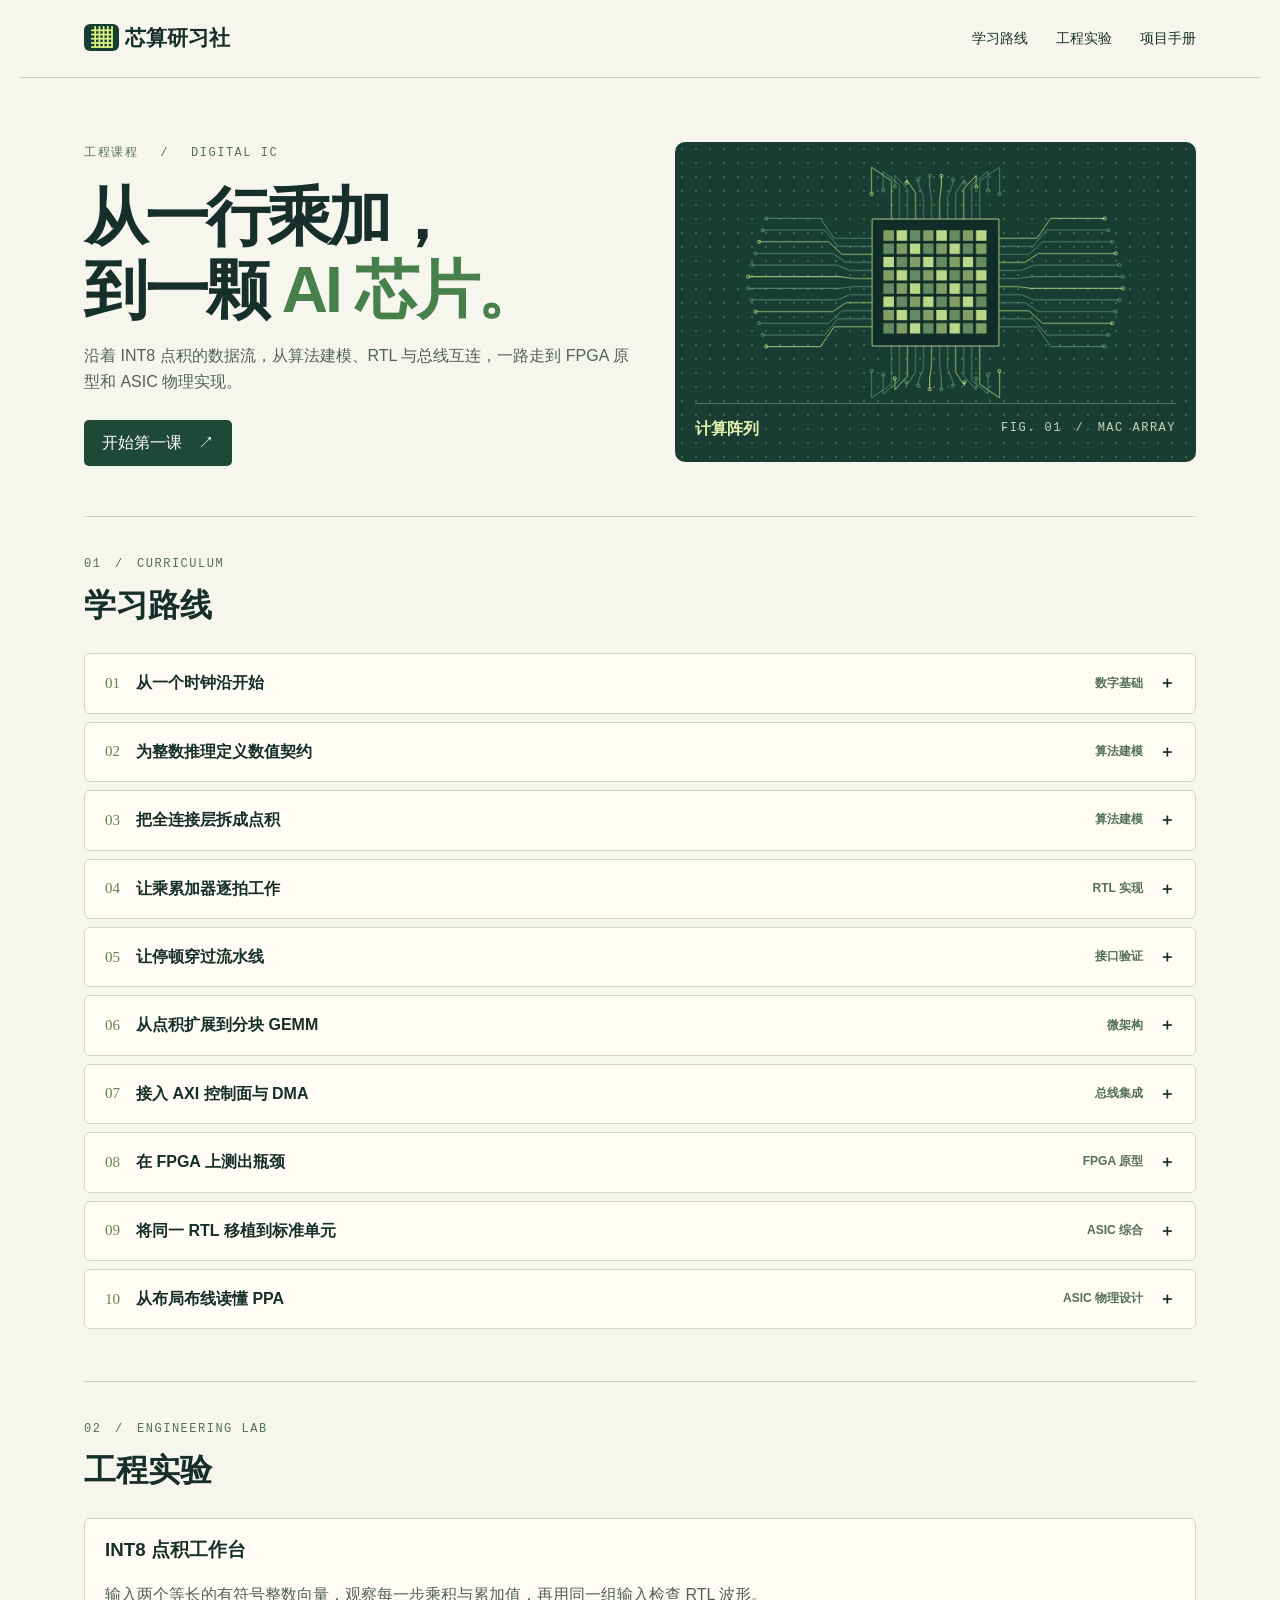
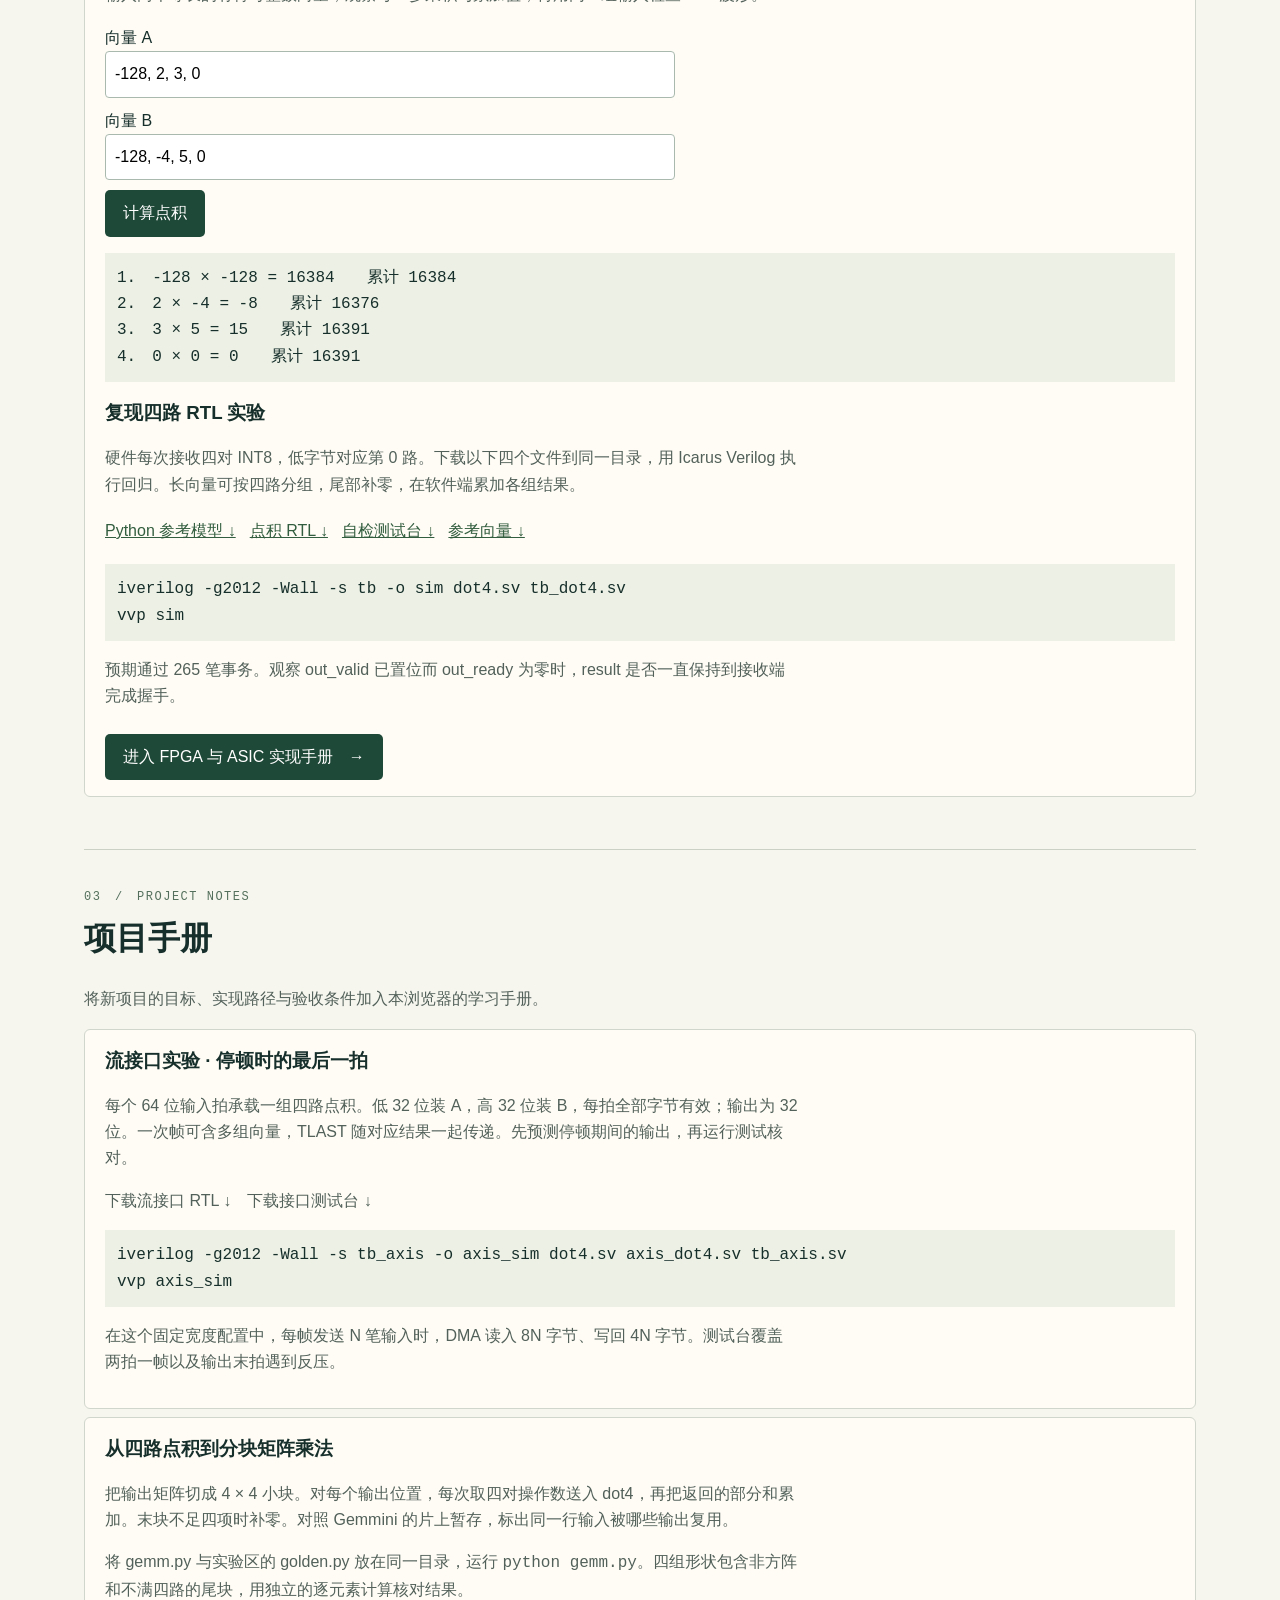
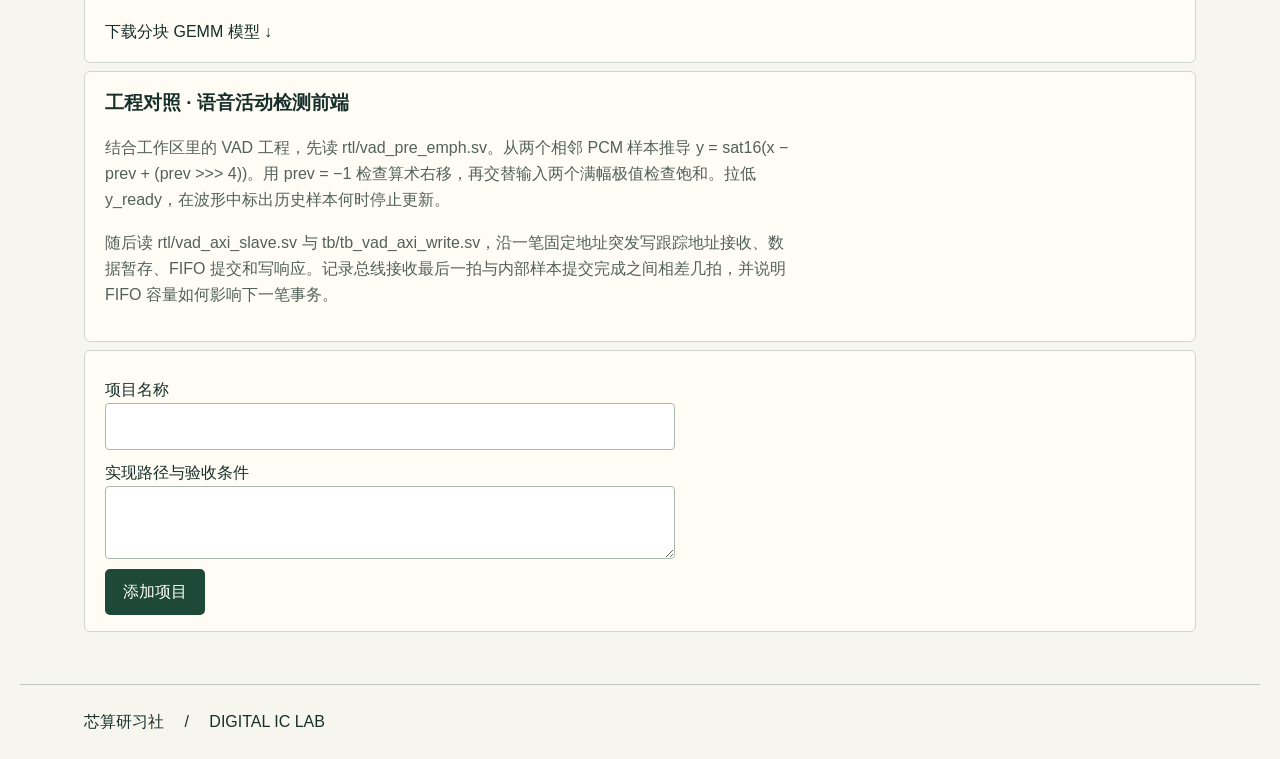
==== index.html @ 7bc90364 "Add digital IC and AI accelerator learning site" ====
<!doctype html><html lang="zh-CN"><meta charset="utf-8"><meta name="viewport" content="width=device-width,initial-scale=1"><title>芯算研习社 · AI 加速器工程课程</title><link rel="stylesheet" href="style.css"><header><a class="brand" href="#"><b>▦</b> 芯算研习社</a><nav><a href="#road">学习路线</a><a href="#lab">工程实验</a><a href="#projects">项目手册</a></nav></header><main><section class="hero"><div><small>工程课程　 /　 DIGITAL IC</small><h1>从一行乘加，<br>到一颗<span> AI 芯片。</span></h1><p>沿着 INT8 点积的数据流，从算法建模、RTL 与总线互连，一路走到 FPGA 原型和 ASIC 物理实现。</p><a class="cta" href="#lesson-1">开始第一课　↗</a></div><figure><canvas id="chip" width="600" height="300" aria-label="运算阵列及输入输出布线示意"></canvas><figcaption><strong>计算阵列</strong> <i>FIG. 01　/　MAC ARRAY</i></figcaption></figure></section><section id="road"><small>01　/　CURRICULUM</small><h2>学习路线</h2><div id="list"></div></section><section id="lab"><small>02　/　ENGINEERING LAB</small><h2>工程实验</h2><article><h3>INT8 点积工作台</h3><p>输入两个等长的有符号整数向量，观察每一步乘积与累加值，再用同一组输入检查 RTL 波形。</p><label>向量 A<input id="a" value="-128, 2, 3, 0"></label><label>向量 B<input id="b" value="-128, -4, 5, 0"></label><button id="run">计算点积</button><pre id="trace" aria-live="polite"></pre><h3>复现四路 RTL 实验</h3><p>硬件每次接收四对 INT8，低字节对应第 0 路。下载以下四个文件到同一目录，用 Icarus Verilog 执行回归。长向量可按四路分组，尾部补零，在软件端累加各组结果。</p><div id="downloads"><a download href="labs/golden.py">Python 参考模型 ↓</a><a download href="labs/dot4.sv">点积 RTL ↓</a><a download href="labs/tb_dot4.sv">自检测试台 ↓</a><a download href="labs/vectors.hex">参考向量 ↓</a></div><pre>iverilog -g2012 -Wall -s tb -o sim dot4.sv tb_dot4.sv
vvp sim</pre><p>预期通过 265 笔事务。观察 out_valid 已置位而 out_ready 为零时，result 是否一直保持到接收端完成握手。</p><a class="cta" href="flow/guide.html">进入 FPGA 与 ASIC 实现手册　→</a></article></section><section id="projects"><small>03　/　PROJECT NOTES</small><h2>项目手册</h2><p>将新项目的目标、实现路径与验收条件加入本浏览器的学习手册。</p><article><h3>流接口实验 · 停顿时的最后一拍</h3><p>每个 64 位输入拍承载一组四路点积。低 32 位装 A，高 32 位装 B，每拍全部字节有效；输出为 32 位。一次帧可含多组向量，TLAST 随对应结果一起传递。先预测停顿期间的输出，再运行测试核对。</p><p><a download href="labs/axis_dot4.sv">下载流接口 RTL ↓</a>　<a download href="labs/tb_axis.sv">下载接口测试台 ↓</a></p><pre>iverilog -g2012 -Wall -s tb_axis -o axis_sim dot4.sv axis_dot4.sv tb_axis.sv
vvp axis_sim</pre><p>在这个固定宽度配置中，每帧发送 N 笔输入时，DMA 读入 8N 字节、写回 4N 字节。测试台覆盖两拍一帧以及输出末拍遇到反压。</p></article><article><h3>从四路点积到分块矩阵乘法</h3><p>把输出矩阵切成 4 × 4 小块。对每个输出位置，每次取四对操作数送入 dot4，再把返回的部分和累加。末块不足四项时补零。对照 Gemmini 的片上暂存，标出同一行输入被哪些输出复用。</p><p>将 gemm.py 与实验区的 golden.py 放在同一目录，运行 <code>python gemm.py</code>。四组形状包含非方阵和不满四路的尾块，用独立的逐元素计算核对结果。</p><a download href="labs/gemm.py">下载分块 GEMM 模型 ↓</a></article><article><h3>工程对照 · 语音活动检测前端</h3><p>结合工作区里的 VAD 工程，先读 rtl/vad_pre_emph.sv。从两个相邻 PCM 样本推导 y = sat16(x − prev + (prev &gt;&gt;&gt; 4))。用 prev = −1 检查算术右移，再交替输入两个满幅极值检查饱和。拉低 y_ready，在波形中标出历史样本何时停止更新。</p><p>随后读 rtl/vad_axi_slave.sv 与 tb/tb_vad_axi_write.sv，沿一笔固定地址突发写跟踪地址接收、数据暂存、FIFO 提交和写响应。记录总线接收最后一拍与内部样本提交完成之间相差几拍，并说明 FIFO 容量如何影响下一笔事务。</p></article><form id="form"><label>项目名称<input name="name" required maxlength="100"></label><label>实现路径与验收条件<textarea name="notes" required maxlength="4000"></textarea></label><button>添加项目</button></form><div id="notes"></div></section></main><footer>芯算研习社　 /　 DIGITAL IC LAB</footer><script src="curriculum.js"></script><script src="app.js"></script></html>
---- style.css ----
*{box-sizing:border-box}html{scroll-behavior:smooth;scroll-padding-top:24px}body{margin:0;background:#f6f6ef;color:#172f2b;font:16px/1.65 "Microsoft YaHei",sans-serif}header,main,footer{max-width:1240px;margin:auto;padding:0 5%}header{display:flex;align-items:center;justify-content:space-between;height:78px;border-bottom:1px solid #cbd2c5}.brand{font-size:21px;font-weight:bold}.brand b{background:#163e31;color:#def582;padding:2px 7px;border-radius:6px}a{color:inherit;text-decoration:none}nav{display:flex;gap:28px;font-size:14px}a:hover{color:#547020}.hero{display:grid;grid-template-columns:1.05fr 1fr;align-items:center;gap:4%;padding:60px 0 50px}small,i{font:12px/1.6 Consolas,monospace;letter-spacing:1.5px;color:#54705c}h1{font-size:clamp(40px,5vw,72px);line-height:1.13;letter-spacing:-3px;margin:17px 0}h1 span{color:#47804b}p{color:#52615a;max-width:78ch}.cta,button{display:inline-block;background:#1e4837;color:white;border:0;border-radius:5px;padding:10px 18px;font:inherit;cursor:pointer}.cta{margin-top:8px}figure{margin:0;padding:20px;background-color:#193d33;background-image:radial-gradient(#436252 1px,transparent 1px);background-size:14px 14px;color:#e3f3ae;border-radius:10px}canvas{width:100%;display:block}figcaption{display:flex;justify-content:space-between;align-items:center;border-top:1px solid #577162;padding-top:12px}figcaption i{color:#c3d3b9}main>section+section{border-top:1px solid #cbd2c5;padding:32px 0 44px}h2{margin:3px 0 22px;font-size:32px}h3{margin:0}details,article,form,#notes p{background:#fffcf5;border:1px solid #d0d6cb;border-radius:6px;padding:16px 20px;margin:8px 0}summary{cursor:pointer;display:flex;align-items:center;gap:16px;font-weight:bold}summary em{font:15px Consolas;color:#68834d}summary span{margin-left:auto;font-size:12px;color:#54705c}summary:after{content:'＋'}details[open] summary:after{content:'−'}details a,#downloads a{text-decoration:underline;color:#325d3e}label{display:block;margin:10px 0}input,textarea{display:block;background:white;border:1px solid #aab9ae;border-radius:4px;padding:9px;width:min(100%,570px);font:inherit}pre{white-space:pre-wrap;background:#edf1e5;padding:12px}footer{padding-block:24px;border-top:1px solid #bdc9bc}#downloads a{display:inline-block;margin:4px 14px 4px 0}@media(max-width:720px){header{height:auto;flex-wrap:wrap;padding-block:12px;gap:8px}nav{gap:14px}.hero{grid-template-columns:1fr;padding:32px 0;gap:24px}figure{max-width:500px}summary{gap:8px}summary span{display:none}}
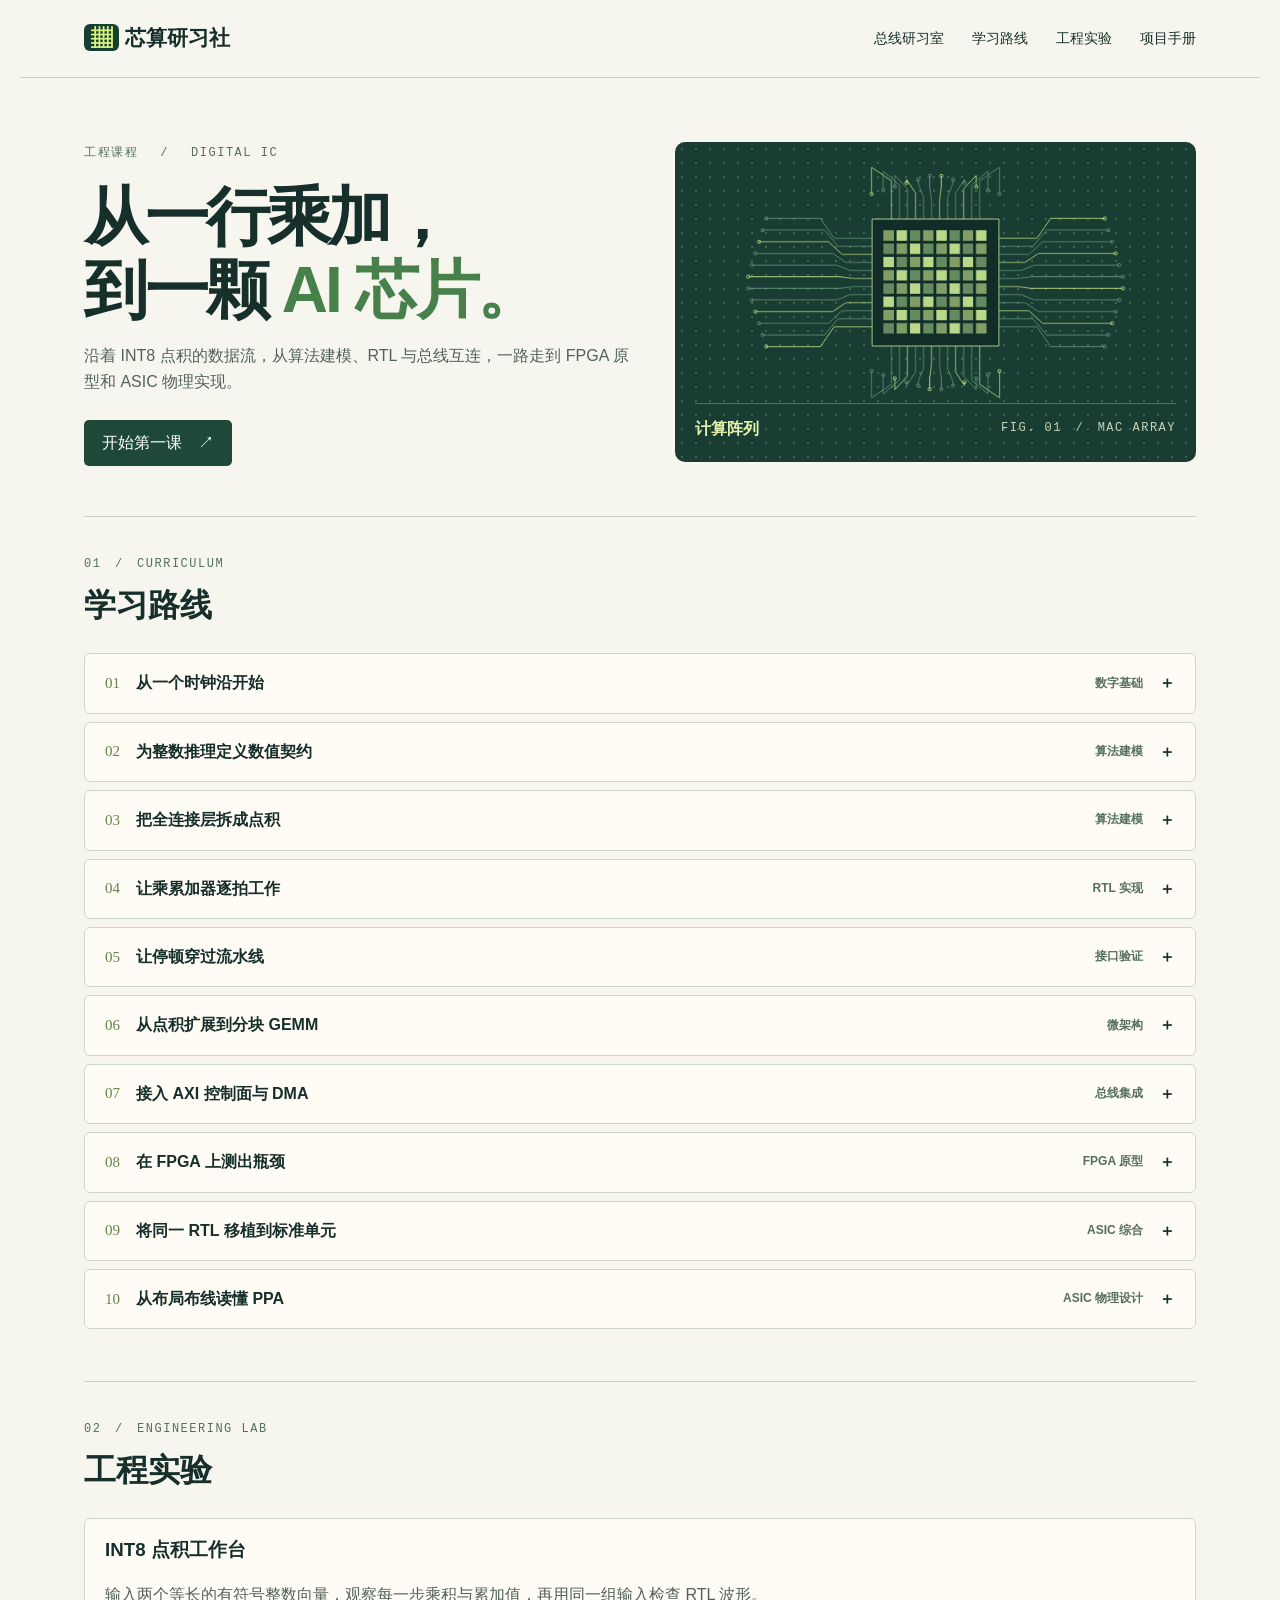
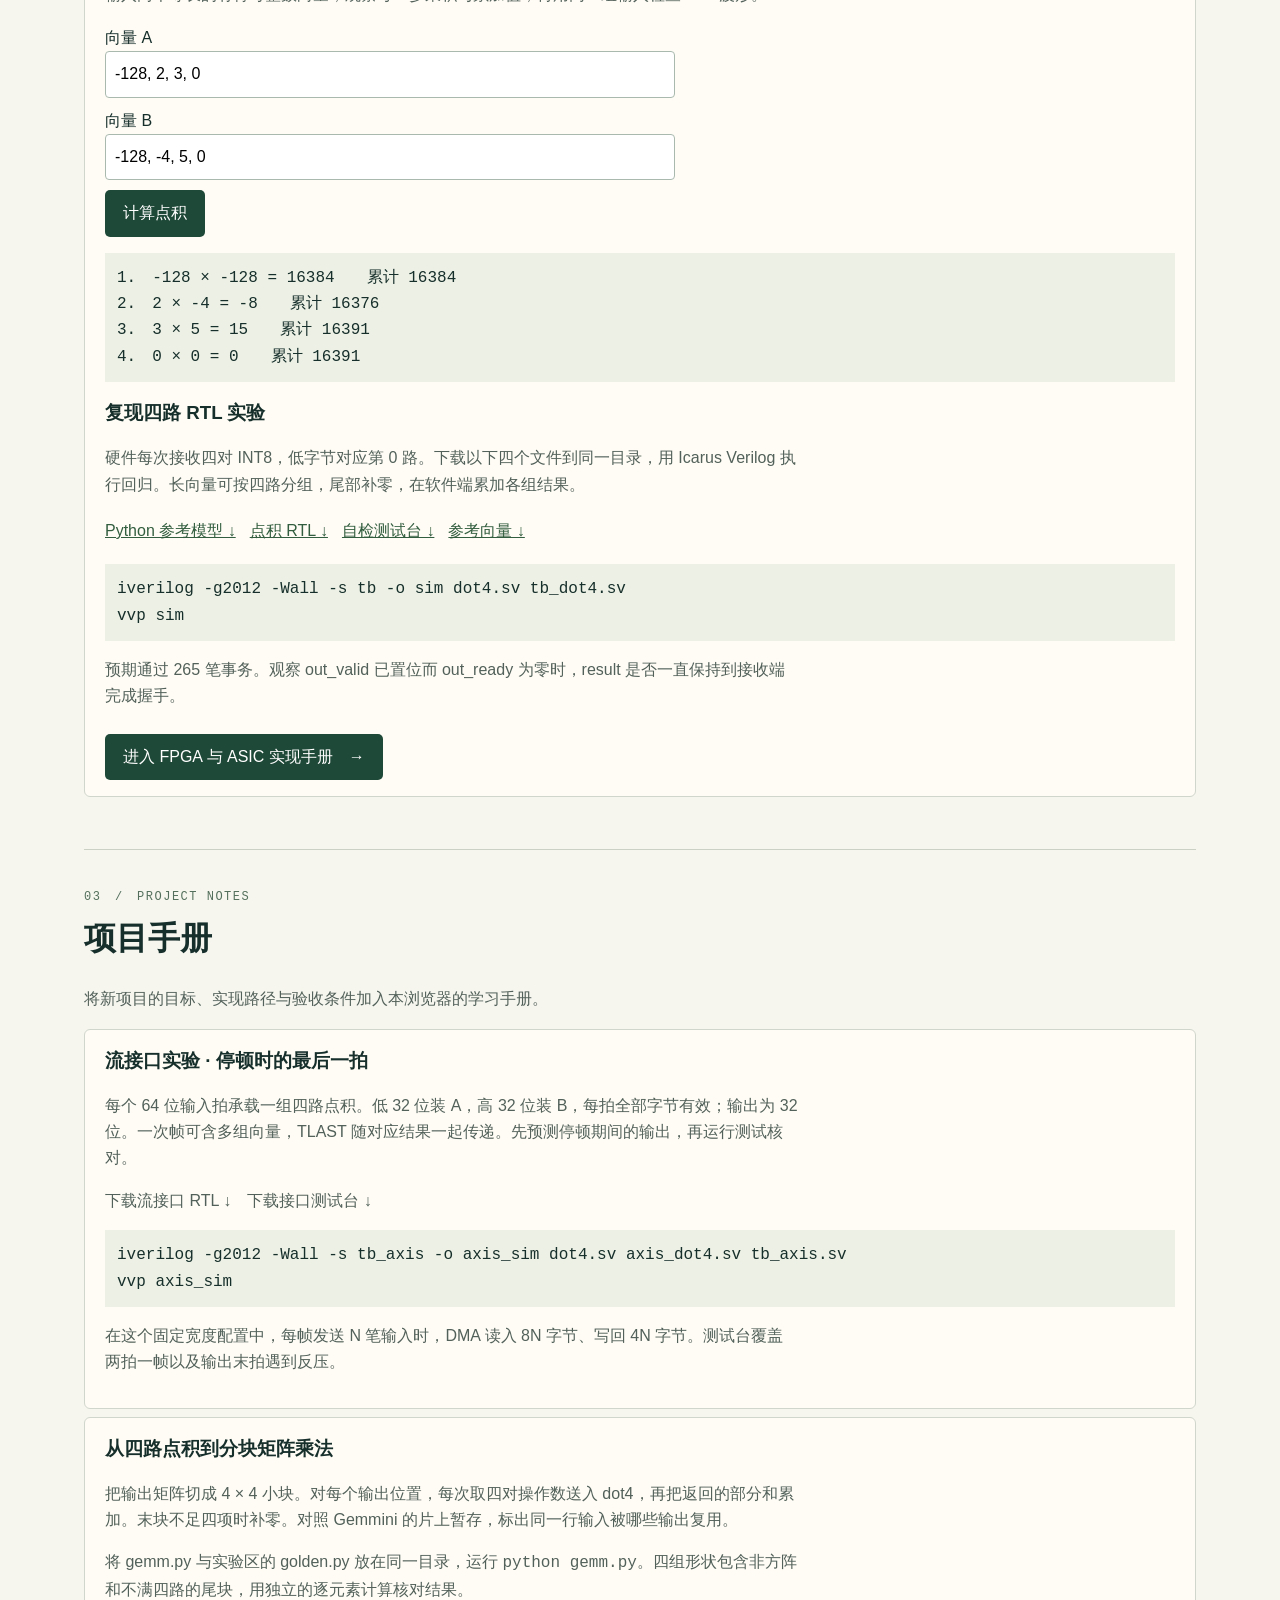
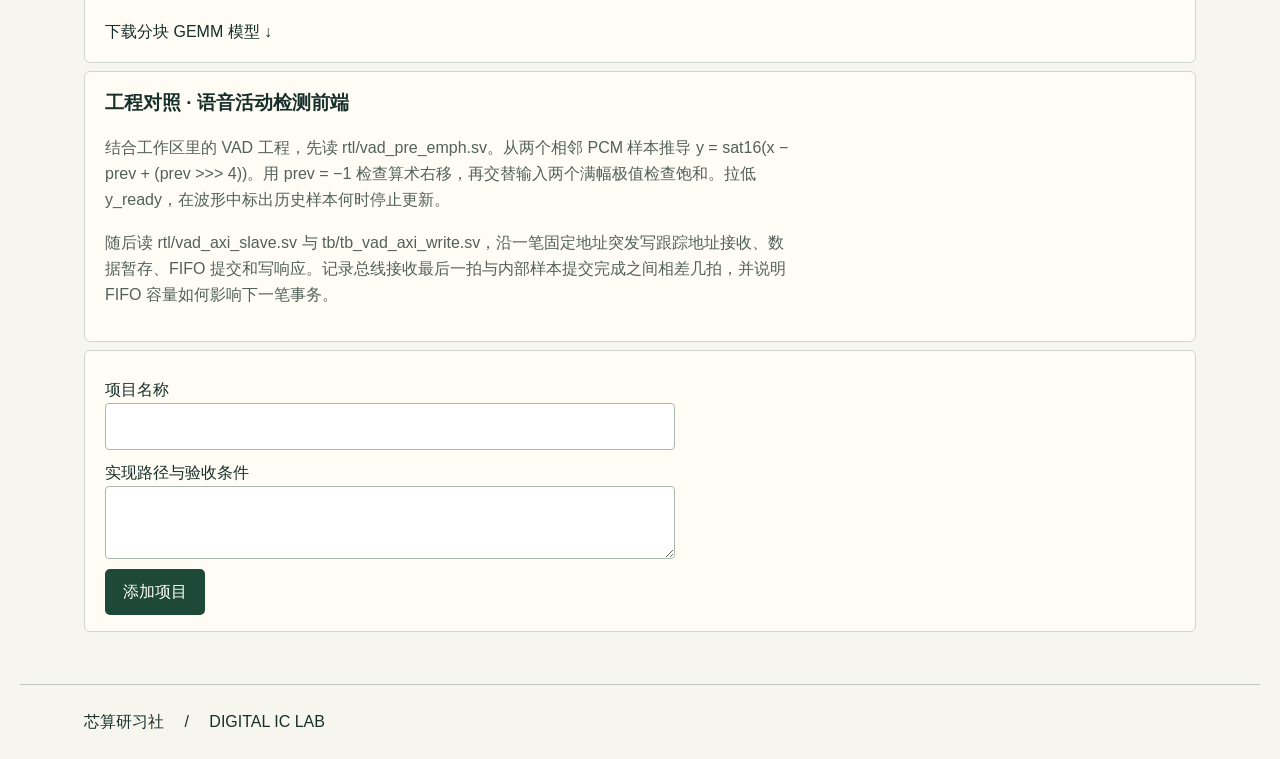
==== commit 0ef7d94f: "Add four digital IC bus tracks with verified end-to-end RTL labs" ====
--- a/index.html
+++ b/index.html
@@ -1,3 +1,3 @@
-<!doctype html><html lang="zh-CN"><meta charset="utf-8"><meta name="viewport" content="width=device-width,initial-scale=1"><title>芯算研习社 · AI 加速器工程课程</title><link rel="stylesheet" href="style.css"><header><a class="brand" href="#"><b>▦</b> 芯算研习社</a><nav><a href="#road">学习路线</a><a href="#lab">工程实验</a><a href="#projects">项目手册</a></nav></header><main><section class="hero"><div><small>工程课程　 /　 DIGITAL IC</small><h1>从一行乘加，<br>到一颗<span> AI 芯片。</span></h1><p>沿着 INT8 点积的数据流，从算法建模、RTL 与总线互连，一路走到 FPGA 原型和 ASIC 物理实现。</p><a class="cta" href="#lesson-1">开始第一课　↗</a></div><figure><canvas id="chip" width="600" height="300" aria-label="运算阵列及输入输出布线示意"></canvas><figcaption><strong>计算阵列</strong> <i>FIG. 01　/　MAC ARRAY</i></figcaption></figure></section><section id="road"><small>01　/　CURRICULUM</small><h2>学习路线</h2><div id="list"></div></section><section id="lab"><small>02　/　ENGINEERING LAB</small><h2>工程实验</h2><article><h3>INT8 点积工作台</h3><p>输入两个等长的有符号整数向量，观察每一步乘积与累加值，再用同一组输入检查 RTL 波形。</p><label>向量 A<input id="a" value="-128, 2, 3, 0"></label><label>向量 B<input id="b" value="-128, -4, 5, 0"></label><button id="run">计算点积</button><pre id="trace" aria-live="polite"></pre><h3>复现四路 RTL 实验</h3><p>硬件每次接收四对 INT8，低字节对应第 0 路。下载以下四个文件到同一目录，用 Icarus Verilog 执行回归。长向量可按四路分组，尾部补零，在软件端累加各组结果。</p><div id="downloads"><a download href="labs/golden.py">Python 参考模型 ↓</a><a download href="labs/dot4.sv">点积 RTL ↓</a><a download href="labs/tb_dot4.sv">自检测试台 ↓</a><a download href="labs/vectors.hex">参考向量 ↓</a></div><pre>iverilog -g2012 -Wall -s tb -o sim dot4.sv tb_dot4.sv
+<!doctype html><html lang="zh-CN"><meta charset="utf-8"><meta name="viewport" content="width=device-width,initial-scale=1"><title>芯算研习社 · AI 加速器工程课程</title><link rel="stylesheet" href="style.css"><header><a class="brand" href="#"><b>▦</b> 芯算研习社</a><nav><a href="bus-course/index.html">总线研习室</a><a href="#road">学习路线</a><a href="#lab">工程实验</a><a href="#projects">项目手册</a></nav></header><main><section class="hero"><div><small>工程课程　 /　 DIGITAL IC</small><h1>从一行乘加，<br>到一颗<span> AI 芯片。</span></h1><p>沿着 INT8 点积的数据流，从算法建模、RTL 与总线互连，一路走到 FPGA 原型和 ASIC 物理实现。</p><a class="cta" href="#lesson-1">开始第一课　↗</a></div><figure><canvas id="chip" width="600" height="300" aria-label="运算阵列及输入输出布线示意"></canvas><figcaption><strong>计算阵列</strong> <i>FIG. 01　/　MAC ARRAY</i></figcaption></figure></section><section id="road"><small>01　/　CURRICULUM</small><h2>学习路线</h2><div id="list"></div></section><section id="lab"><small>02　/　ENGINEERING LAB</small><h2>工程实验</h2><article><h3>INT8 点积工作台</h3><p>输入两个等长的有符号整数向量，观察每一步乘积与累加值，再用同一组输入检查 RTL 波形。</p><label>向量 A<input id="a" value="-128, 2, 3, 0"></label><label>向量 B<input id="b" value="-128, -4, 5, 0"></label><button id="run">计算点积</button><pre id="trace" aria-live="polite"></pre><h3>复现四路 RTL 实验</h3><p>硬件每次接收四对 INT8，低字节对应第 0 路。下载以下四个文件到同一目录，用 Icarus Verilog 执行回归。长向量可按四路分组，尾部补零，在软件端累加各组结果。</p><div id="downloads"><a download href="labs/golden.py">Python 参考模型 ↓</a><a download href="labs/dot4.sv">点积 RTL ↓</a><a download href="labs/tb_dot4.sv">自检测试台 ↓</a><a download href="labs/vectors.hex">参考向量 ↓</a></div><pre>iverilog -g2012 -Wall -s tb -o sim dot4.sv tb_dot4.sv
 vvp sim</pre><p>预期通过 265 笔事务。观察 out_valid 已置位而 out_ready 为零时，result 是否一直保持到接收端完成握手。</p><a class="cta" href="flow/guide.html">进入 FPGA 与 ASIC 实现手册　→</a></article></section><section id="projects"><small>03　/　PROJECT NOTES</small><h2>项目手册</h2><p>将新项目的目标、实现路径与验收条件加入本浏览器的学习手册。</p><article><h3>流接口实验 · 停顿时的最后一拍</h3><p>每个 64 位输入拍承载一组四路点积。低 32 位装 A，高 32 位装 B，每拍全部字节有效；输出为 32 位。一次帧可含多组向量，TLAST 随对应结果一起传递。先预测停顿期间的输出，再运行测试核对。</p><p><a download href="labs/axis_dot4.sv">下载流接口 RTL ↓</a>　<a download href="labs/tb_axis.sv">下载接口测试台 ↓</a></p><pre>iverilog -g2012 -Wall -s tb_axis -o axis_sim dot4.sv axis_dot4.sv tb_axis.sv
 vvp axis_sim</pre><p>在这个固定宽度配置中，每帧发送 N 笔输入时，DMA 读入 8N 字节、写回 4N 字节。测试台覆盖两拍一帧以及输出末拍遇到反压。</p></article><article><h3>从四路点积到分块矩阵乘法</h3><p>把输出矩阵切成 4 × 4 小块。对每个输出位置，每次取四对操作数送入 dot4，再把返回的部分和累加。末块不足四项时补零。对照 Gemmini 的片上暂存，标出同一行输入被哪些输出复用。</p><p>将 gemm.py 与实验区的 golden.py 放在同一目录，运行 <code>python gemm.py</code>。四组形状包含非方阵和不满四路的尾块，用独立的逐元素计算核对结果。</p><a download href="labs/gemm.py">下载分块 GEMM 模型 ↓</a></article><article><h3>工程对照 · 语音活动检测前端</h3><p>结合工作区里的 VAD 工程，先读 rtl/vad_pre_emph.sv。从两个相邻 PCM 样本推导 y = sat16(x − prev + (prev &gt;&gt;&gt; 4))。用 prev = −1 检查算术右移，再交替输入两个满幅极值检查饱和。拉低 y_ready，在波形中标出历史样本何时停止更新。</p><p>随后读 rtl/vad_axi_slave.sv 与 tb/tb_vad_axi_write.sv，沿一笔固定地址突发写跟踪地址接收、数据暂存、FIFO 提交和写响应。记录总线接收最后一拍与内部样本提交完成之间相差几拍，并说明 FIFO 容量如何影响下一笔事务。</p></article><form id="form"><label>项目名称<input name="name" required maxlength="100"></label><label>实现路径与验收条件<textarea name="notes" required maxlength="4000"></textarea></label><button>添加项目</button></form><div id="notes"></div></section></main><footer>芯算研习社　 /　 DIGITAL IC LAB</footer><script src="curriculum.js"></script><script src="app.js"></script></html>
